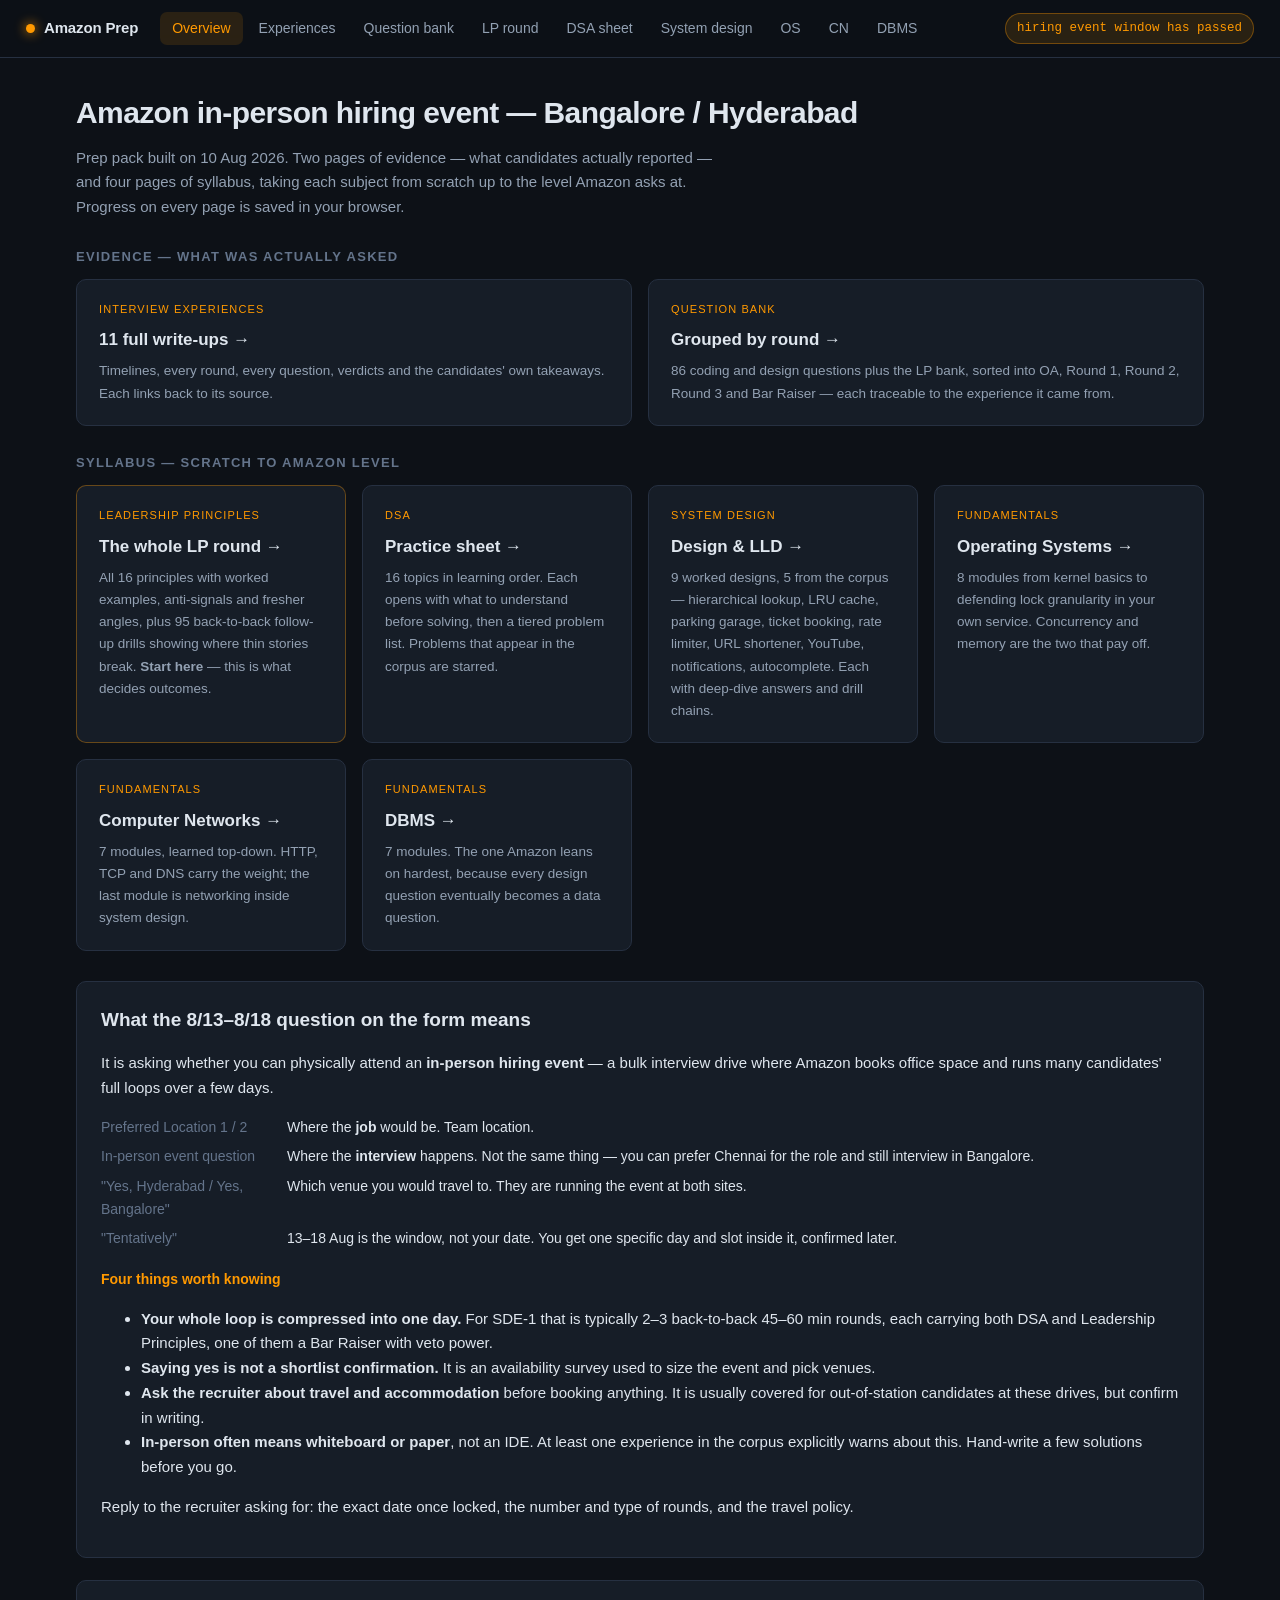
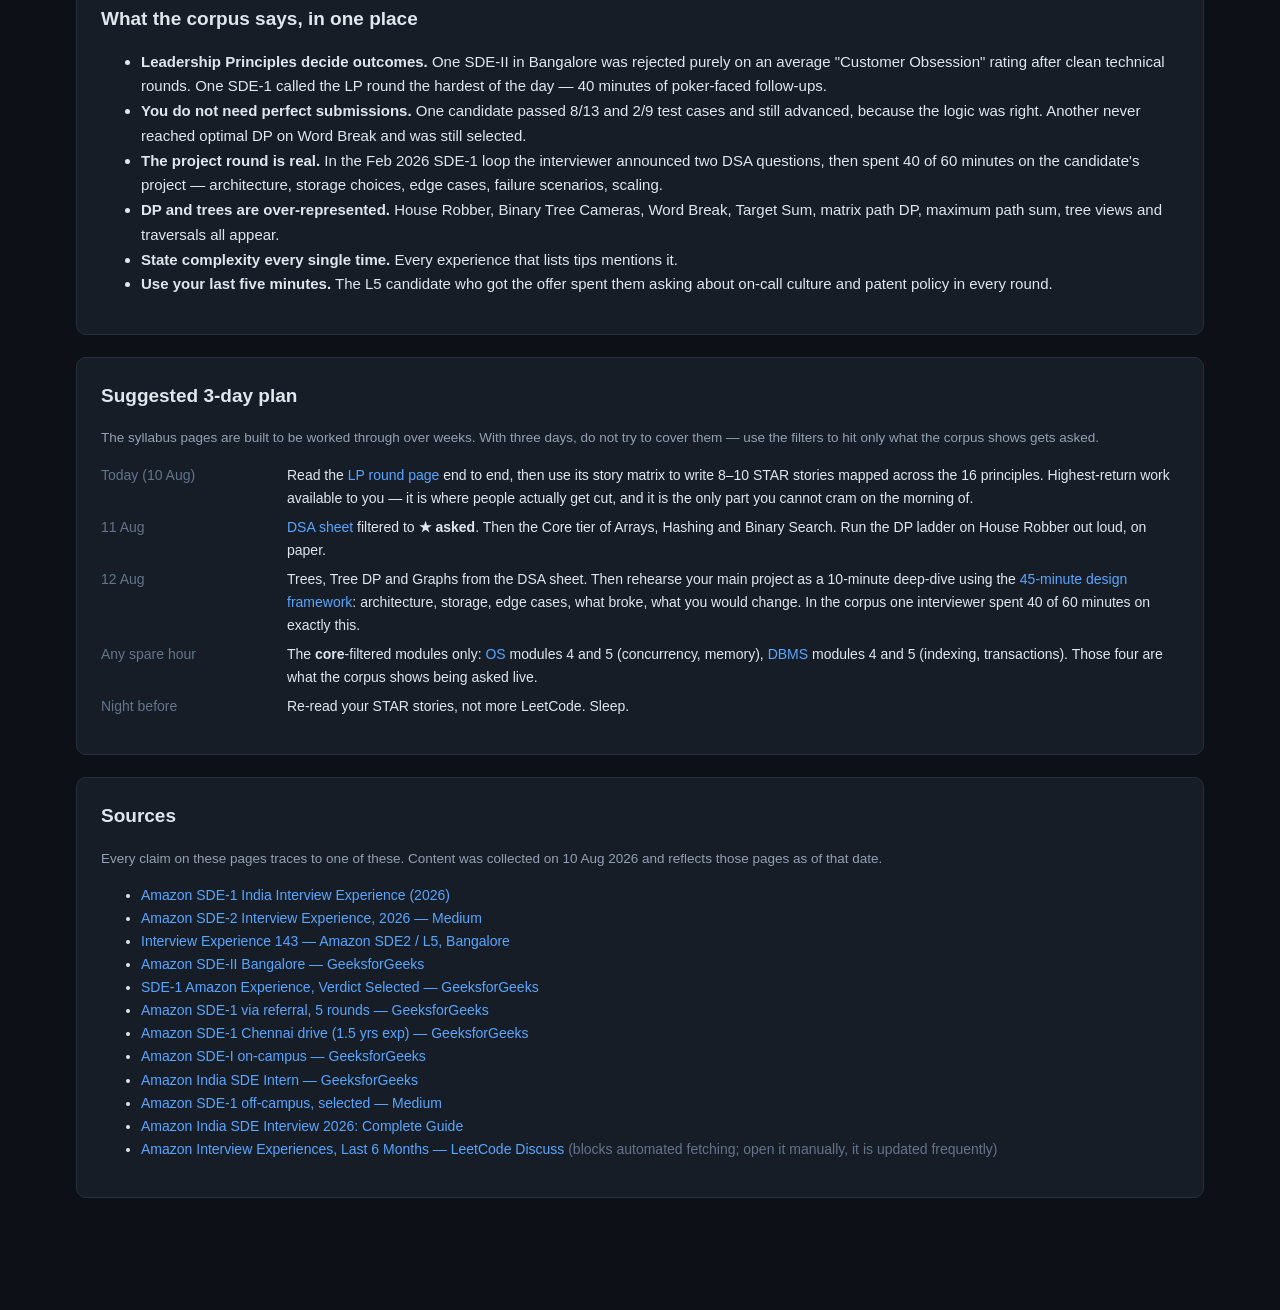
==== index.html @ 2a54d389 "Amazon SDE interview prep site Nine static pages built from 11 published interview experiences for a" ====
<!DOCTYPE html>
<html lang="en">
<head>
<meta charset="utf-8">
<meta name="viewport" content="width=device-width, initial-scale=1">
<title>Amazon Prep — 13–18 Aug hiring event</title>
<link rel="stylesheet" href="assets/style.css">
</head>
<body>

<nav class="topbar">
  <span class="brand"><span class="dot"></span> Amazon Prep</span>
  <span class="navlinks">
    <a href="index.html">Overview</a>
    <a href="experiences.html">Experiences</a>
    <a href="questions.html">Question bank</a>
    <a href="lp.html">LP round</a>
    <a href="dsa.html">DSA sheet</a>
    <a href="sd.html">System design</a>
    <a href="os.html">OS</a>
    <a href="cn.html">CN</a>
    <a href="dbms.html">DBMS</a>
  </span>
  <span class="spacer"></span>
  <span class="countdown" data-countdown>—</span>
</nav>

<main class="wrap">

  <div class="page-head">
    <h1>Amazon in-person hiring event — Bangalore / Hyderabad</h1>
    <p>Prep pack built on 10 Aug 2026. Two pages of evidence — what candidates actually reported — and four pages of syllabus, taking each subject from scratch up to the level Amazon asks at. Progress on every page is saved in your browser.</p>
  </div>

  <h2 style="font-size:13px;text-transform:uppercase;letter-spacing:.1em;color:var(--text-faint);margin:0 0 12px">Evidence — what was actually asked</h2>
  <div class="tiles" style="margin-bottom:26px">
    <a class="tile" href="experiences.html">
      <div class="kicker">Interview experiences</div>
      <h3>11 full write-ups →</h3>
      <p>Timelines, every round, every question, verdicts and the candidates' own takeaways. Each links back to its source.</p>
    </a>
    <a class="tile" href="questions.html">
      <div class="kicker">Question bank</div>
      <h3>Grouped by round →</h3>
      <p>86 coding and design questions plus the LP bank, sorted into OA, Round 1, Round 2, Round 3 and Bar Raiser — each traceable to the experience it came from.</p>
    </a>
  </div>

  <h2 style="font-size:13px;text-transform:uppercase;letter-spacing:.1em;color:var(--text-faint);margin:0 0 12px">Syllabus — scratch to Amazon level</h2>
  <div class="tiles" style="margin-bottom:30px">
    <a class="tile" href="lp.html" style="border-color:var(--accent-line)">
      <div class="kicker">Leadership Principles</div>
      <h3>The whole LP round →</h3>
      <p>All 16 principles with worked examples, anti-signals and fresher angles, plus 95 back-to-back follow-up drills showing where thin stories break. <b>Start here</b> — this is what decides outcomes.</p>
    </a>
    <a class="tile" href="dsa.html">
      <div class="kicker">DSA</div>
      <h3>Practice sheet →</h3>
      <p>16 topics in learning order. Each opens with what to understand before solving, then a tiered problem list. Problems that appear in the corpus are starred.</p>
    </a>
    <a class="tile" href="sd.html">
      <div class="kicker">System design</div>
      <h3>Design &amp; LLD →</h3>
      <p>9 worked designs, 5 from the corpus — hierarchical lookup, LRU cache, parking garage, ticket booking, rate limiter, URL shortener, YouTube, notifications, autocomplete. Each with deep-dive answers and drill chains.</p>
    </a>
    <a class="tile" href="os.html">
      <div class="kicker">Fundamentals</div>
      <h3>Operating Systems →</h3>
      <p>8 modules from kernel basics to defending lock granularity in your own service. Concurrency and memory are the two that pay off.</p>
    </a>
    <a class="tile" href="cn.html">
      <div class="kicker">Fundamentals</div>
      <h3>Computer Networks →</h3>
      <p>7 modules, learned top-down. HTTP, TCP and DNS carry the weight; the last module is networking inside system design.</p>
    </a>
    <a class="tile" href="dbms.html">
      <div class="kicker">Fundamentals</div>
      <h3>DBMS →</h3>
      <p>7 modules. The one Amazon leans on hardest, because every design question eventually becomes a data question.</p>
    </a>
  </div>

  <div class="card">
    <h2 style="font-size:19px">What the 8/13–8/18 question on the form means</h2>
    <p>It is asking whether you can physically attend an <b>in-person hiring event</b> — a bulk interview drive where Amazon books office space and runs many candidates' full loops over a few days.</p>
    <dl class="kv" style="margin:16px 0">
      <dt>Preferred Location 1 / 2</dt><dd>Where the <b>job</b> would be. Team location.</dd>
      <dt>In-person event question</dt><dd>Where the <b>interview</b> happens. Not the same thing — you can prefer Chennai for the role and still interview in Bangalore.</dd>
      <dt>"Yes, Hyderabad / Yes, Bangalore"</dt><dd>Which venue you would travel to. They are running the event at both sites.</dd>
      <dt>"Tentatively"</dt><dd>13–18 Aug is the window, not your date. You get one specific day and slot inside it, confirmed later.</dd>
    </dl>
    <h4 style="color:var(--accent);font-size:14px;margin-bottom:8px">Four things worth knowing</h4>
    <ul>
      <li><b>Your whole loop is compressed into one day.</b> For SDE-1 that is typically 2–3 back-to-back 45–60 min rounds, each carrying both DSA and Leadership Principles, one of them a Bar Raiser with veto power.</li>
      <li><b>Saying yes is not a shortlist confirmation.</b> It is an availability survey used to size the event and pick venues.</li>
      <li><b>Ask the recruiter about travel and accommodation</b> before booking anything. It is usually covered for out-of-station candidates at these drives, but confirm in writing.</li>
      <li><b>In-person often means whiteboard or paper</b>, not an IDE. At least one experience in the corpus explicitly warns about this. Hand-write a few solutions before you go.</li>
    </ul>
    <p style="margin-top:14px">Reply to the recruiter asking for: the exact date once locked, the number and type of rounds, and the travel policy.</p>
  </div>

  <div class="card">
    <h2 style="font-size:19px">What the corpus says, in one place</h2>
    <ul>
      <li><b>Leadership Principles decide outcomes.</b> One SDE-II in Bangalore was rejected purely on an average "Customer Obsession" rating after clean technical rounds. One SDE-1 called the LP round the hardest of the day — 40 minutes of poker-faced follow-ups.</li>
      <li><b>You do not need perfect submissions.</b> One candidate passed 8/13 and 2/9 test cases and still advanced, because the logic was right. Another never reached optimal DP on Word Break and was still selected.</li>
      <li><b>The project round is real.</b> In the Feb 2026 SDE-1 loop the interviewer announced two DSA questions, then spent 40 of 60 minutes on the candidate's project — architecture, storage choices, edge cases, failure scenarios, scaling.</li>
      <li><b>DP and trees are over-represented.</b> House Robber, Binary Tree Cameras, Word Break, Target Sum, matrix path DP, maximum path sum, tree views and traversals all appear.</li>
      <li><b>State complexity every single time.</b> Every experience that lists tips mentions it.</li>
      <li><b>Use your last five minutes.</b> The L5 candidate who got the offer spent them asking about on-call culture and patent policy in every round.</li>
    </ul>
  </div>

  <div class="card">
    <h2 style="font-size:19px">Suggested 3-day plan</h2>
    <p style="color:var(--text-dim);font-size:13.5px;margin-top:0">The syllabus pages are built to be worked through over weeks. With three days, do not try to cover them — use the filters to hit only what the corpus shows gets asked.</p>
    <dl class="kv">
      <dt>Today (10 Aug)</dt><dd>Read the <a href="lp.html">LP round page</a> end to end, then use its story matrix to write 8–10 STAR stories mapped across the 16 principles. Highest-return work available to you — it is where people actually get cut, and it is the only part you cannot cram on the morning of.</dd>
      <dt>11 Aug</dt><dd><a href="dsa.html">DSA sheet</a> filtered to <b>★ asked</b>. Then the Core tier of Arrays, Hashing and Binary Search. Run the DP ladder on House Robber out loud, on paper.</dd>
      <dt>12 Aug</dt><dd>Trees, Tree DP and Graphs from the DSA sheet. Then rehearse your main project as a 10-minute deep-dive using the <a href="sd.html">45-minute design framework</a>: architecture, storage, edge cases, what broke, what you would change. In the corpus one interviewer spent 40 of 60 minutes on exactly this.</dd>
      <dt>Any spare hour</dt><dd>The <b>core</b>-filtered modules only: <a href="os.html">OS</a> modules 4 and 5 (concurrency, memory), <a href="dbms.html">DBMS</a> modules 4 and 5 (indexing, transactions). Those four are what the corpus shows being asked live.</dd>
      <dt>Night before</dt><dd>Re-read your STAR stories, not more LeetCode. Sleep.</dd>
    </dl>
  </div>

  <div class="card">
    <h2 style="font-size:19px">Sources</h2>
    <p style="color:var(--text-dim);font-size:13.5px">Every claim on these pages traces to one of these. Content was collected on 10 Aug 2026 and reflects those pages as of that date.</p>
    <ul style="font-size:14px">
      <li><a href="https://interviewexperiences.in/experience/amazon/amazon-sde-1-interview-experience-india-2026" target="_blank" rel="noopener">Amazon SDE-1 India Interview Experience (2026)</a></li>
      <li><a href="https://codeprismo.medium.com/amazon-interview-experience-sde-2-2026-c2cd6e71c035" target="_blank" rel="noopener">Amazon SDE-2 Interview Experience, 2026 — Medium</a></li>
      <li><a href="https://roundz.substack.com/p/interview-experience-143-amazon-sde2-l5" target="_blank" rel="noopener">Interview Experience 143 — Amazon SDE2 / L5, Bangalore</a></li>
      <li><a href="https://www.geeksforgeeks.org/amazon-interview-experience-for-sde-ii-bangalore/amp/" target="_blank" rel="noopener">Amazon SDE-II Bangalore — GeeksforGeeks</a></li>
      <li><a href="https://www.geeksforgeeks.org/interview-experiences/sde-1-amazon-experience-verdict-selected/" target="_blank" rel="noopener">SDE-1 Amazon Experience, Verdict Selected — GeeksforGeeks</a></li>
      <li><a href="https://www.geeksforgeeks.org/interview-experiences/amazon-interview-experience-for-sde-1/" target="_blank" rel="noopener">Amazon SDE-1 via referral, 5 rounds — GeeksforGeeks</a></li>
      <li><a href="https://www.geeksforgeeks.org/interview-experiences/amazon-interview-experience-for-sde-1-1-5-years-experienced/" target="_blank" rel="noopener">Amazon SDE-1 Chennai drive (1.5 yrs exp) — GeeksforGeeks</a></li>
      <li><a href="https://www.geeksforgeeks.org/interview-experiences/amazon-interview-experience-for-sde-i-on-campus/" target="_blank" rel="noopener">Amazon SDE-I on-campus — GeeksforGeeks</a></li>
      <li><a href="https://www.geeksforgeeks.org/interview-experiences/amazon-india-interview-experience-sde-intern/" target="_blank" rel="noopener">Amazon India SDE Intern — GeeksforGeeks</a></li>
      <li><a href="https://vinscoder1627.medium.com/amazon-sde-1-off-campus-interview-experience-selected-c111ca8a6689" target="_blank" rel="noopener">Amazon SDE-1 off-campus, selected — Medium</a></li>
      <li><a href="https://tryrehearsal.ai/blog/amazon-india-sde-interview-2026" target="_blank" rel="noopener">Amazon India SDE Interview 2026: Complete Guide</a></li>
      <li><a href="https://leetcode.com/discuss/post/7355849/amazon-interview-experiences-last-6-mont-cfv1/" target="_blank" rel="noopener">Amazon Interview Experiences, Last 6 Months — LeetCode Discuss</a> <span style="color:var(--text-faint)">(blocks automated fetching; open it manually, it is updated frequently)</span></li>
    </ul>
  </div>

</main>

<script src="assets/app.js"></script>
</body>
</html>
---- assets/style.css ----
/* Amazon Prep — shared styles */

:root {
  --bg: #0d1117;
  --bg-soft: #131a23;
  --panel: #161d27;
  --panel-2: #1c2430;
  --line: #263041;
  --line-soft: #1e2733;
  --text: #dfe6ee;
  --text-dim: #93a1b3;
  --text-faint: #64748b;
  --accent: #ff9900;          /* Amazon orange */
  --accent-soft: rgba(255, 153, 0, 0.12);
  --accent-line: rgba(255, 153, 0, 0.35);
  --blue: #58a6ff;
  --green: #3fb950;
  --red: #f85149;
  --purple: #bc8cff;
  --radius: 10px;
  --mono: "JetBrains Mono", "Fira Code", "SF Mono", Menlo, Consolas, monospace;
  --sans: -apple-system, BlinkMacSystemFont, "Segoe UI", Inter, Roboto, "Helvetica Neue", Arial, sans-serif;
}

* { box-sizing: border-box; }

html { scroll-behavior: smooth; }

body {
  margin: 0;
  background: var(--bg);
  color: var(--text);
  font-family: var(--sans);
  font-size: 15px;
  line-height: 1.65;
  -webkit-font-smoothing: antialiased;
}

a { color: var(--blue); text-decoration: none; }
a:hover { text-decoration: underline; }

code, kbd { font-family: var(--mono); font-size: 0.88em; }

/* ---------- top bar ---------- */
.topbar {
  position: sticky;
  top: 0;
  z-index: 50;
  display: flex;
  align-items: center;
  gap: 22px;
  padding: 12px 26px;
  background: rgba(13, 17, 23, 0.9);
  backdrop-filter: blur(12px);
  border-bottom: 1px solid var(--line);
}
.brand {
  font-weight: 700;
  letter-spacing: -0.01em;
  color: var(--text);
  display: flex;
  align-items: center;
  gap: 9px;
  white-space: nowrap;
}
.brand .dot {
  width: 9px; height: 9px; border-radius: 50%;
  background: var(--accent);
  box-shadow: 0 0 12px var(--accent);
}
.navlinks { display: flex; gap: 4px; flex-wrap: wrap; }
.navlinks a {
  color: var(--text-dim);
  padding: 5px 12px;
  border-radius: 7px;
  font-size: 14px;
  font-weight: 500;
}
.navlinks a:hover { background: var(--panel-2); color: var(--text); text-decoration: none; }
.navlinks a.active { background: var(--accent-soft); color: var(--accent); }
.topbar .spacer { flex: 1; }
.countdown {
  font-family: var(--mono);
  font-size: 12.5px;
  color: var(--accent);
  background: var(--accent-soft);
  border: 1px solid var(--accent-line);
  padding: 4px 11px;
  border-radius: 999px;
  white-space: nowrap;
}

/* ---------- layout ---------- */
.wrap { max-width: 1180px; margin: 0 auto; padding: 30px 26px 90px; }
.wrap-wide { max-width: 1400px; }

.page-head { margin-bottom: 26px; }
.page-head h1 {
  font-size: 30px;
  margin: 0 0 8px;
  letter-spacing: -0.02em;
}
.page-head p { color: var(--text-dim); margin: 0; max-width: 78ch; }

.layout { display: grid; grid-template-columns: 250px 1fr; gap: 32px; align-items: start; }
@media (max-width: 900px) { .layout { grid-template-columns: 1fr; } .sidebar { position: static !important; } }

.sidebar {
  position: sticky;
  top: 74px;
  max-height: calc(100vh - 100px);
  overflow-y: auto;
  padding-right: 6px;
}
.sidebar h3 {
  font-size: 11px;
  text-transform: uppercase;
  letter-spacing: 0.09em;
  color: var(--text-faint);
  margin: 18px 0 8px;
}
.sidebar h3:first-child { margin-top: 0; }
.sidebar a {
  display: block;
  padding: 6px 10px;
  border-radius: 6px;
  color: var(--text-dim);
  font-size: 13.5px;
  border-left: 2px solid transparent;
}
.sidebar a:hover { background: var(--panel); color: var(--text); text-decoration: none; }
.sidebar a.active { border-left-color: var(--accent); color: var(--accent); background: var(--accent-soft); }

/* ---------- cards ---------- */
.card {
  background: var(--panel);
  border: 1px solid var(--line);
  border-radius: var(--radius);
  padding: 22px 24px;
  margin-bottom: 22px;
}
.card > h2 { margin-top: 0; }

.exp {
  background: var(--panel);
  border: 1px solid var(--line);
  border-radius: var(--radius);
  margin-bottom: 26px;
  overflow: hidden;
  scroll-margin-top: 82px;
}
.exp-head {
  padding: 18px 24px;
  border-bottom: 1px solid var(--line-soft);
  background: linear-gradient(180deg, var(--panel-2), var(--panel));
}
.exp-head h2 {
  margin: 0 0 10px;
  font-size: 19px;
  letter-spacing: -0.01em;
}
.exp-body { padding: 6px 24px 22px; }
.exp-body h4 {
  margin: 22px 0 8px;
  font-size: 14px;
  color: var(--accent);
  letter-spacing: 0.01em;
  border-bottom: 1px dashed var(--line);
  padding-bottom: 6px;
}
.exp-body p { margin: 0 0 10px; }
.exp-body ul { margin: 0 0 12px; padding-left: 20px; }
.exp-body li { margin-bottom: 5px; }
.exp-body li::marker { color: var(--text-faint); }

blockquote {
  margin: 12px 0;
  padding: 8px 16px;
  border-left: 3px solid var(--accent-line);
  background: var(--accent-soft);
  border-radius: 0 6px 6px 0;
  color: var(--text);
  font-style: italic;
}

/* ---------- pills / badges ---------- */
.pills { display: flex; flex-wrap: wrap; gap: 7px; align-items: center; }
.pill {
  display: inline-flex;
  align-items: center;
  gap: 5px;
  font-size: 11.5px;
  font-weight: 600;
  letter-spacing: 0.02em;
  padding: 3px 9px;
  border-radius: 999px;
  background: var(--panel-2);
  border: 1px solid var(--line);
  color: var(--text-dim);
  white-space: nowrap;
}
.pill.orange { color: var(--accent); border-color: var(--accent-line); background: var(--accent-soft); }
.pill.green  { color: var(--green); border-color: rgba(63,185,80,.35); background: rgba(63,185,80,.10); }
.pill.red    { color: var(--red);   border-color: rgba(248,81,73,.35);  background: rgba(248,81,73,.10); }
.pill.blue   { color: var(--blue);  border-color: rgba(88,166,255,.35); background: rgba(88,166,255,.10); }
.pill.purple { color: var(--purple);border-color: rgba(188,140,255,.35);background: rgba(188,140,255,.10); }

.src {
  display: inline-flex;
  align-items: center;
  gap: 6px;
  font-size: 12.5px;
  color: var(--blue);
  margin-top: 4px;
}

.stale {
  font-size: 12px;
  color: var(--text-faint);
  background: var(--bg-soft);
  border: 1px dashed var(--line);
  border-radius: 6px;
  padding: 7px 12px;
  margin: 0 0 14px;
}

/* ---------- controls ---------- */
.controls {
  display: flex;
  flex-wrap: wrap;
  gap: 10px;
  align-items: center;
  margin-bottom: 20px;
  padding: 14px 16px;
  background: var(--panel);
  border: 1px solid var(--line);
  border-radius: var(--radius);
  position: sticky;
  top: 60px;
  z-index: 30;
}
input[type="search"], select {
  background: var(--bg-soft);
  border: 1px solid var(--line);
  color: var(--text);
  padding: 8px 12px;
  border-radius: 7px;
  font-family: var(--sans);
  font-size: 14px;
  outline: none;
}
input[type="search"] { flex: 1; min-width: 200px; }
input[type="search"]:focus, select:focus { border-color: var(--accent-line); }
.btn {
  background: var(--panel-2);
  border: 1px solid var(--line);
  color: var(--text-dim);
  padding: 7px 13px;
  border-radius: 7px;
  font-size: 13.5px;
  font-weight: 500;
  cursor: pointer;
  font-family: var(--sans);
}
.btn:hover { color: var(--text); border-color: var(--accent-line); }
.btn.on { background: var(--accent-soft); color: var(--accent); border-color: var(--accent-line); }

.progress-wrap { display: flex; align-items: center; gap: 10px; font-size: 13px; color: var(--text-dim); }
.bar { width: 120px; height: 6px; background: var(--line); border-radius: 999px; overflow: hidden; }
.bar > i { display: block; height: 100%; background: var(--accent); width: 0%; transition: width .25s; }

/* ---------- question table ---------- */
.qgroup { margin-bottom: 30px; scroll-margin-top: 130px; }
.qgroup > h2 {
  font-size: 18px;
  margin: 0 0 4px;
  display: flex;
  align-items: center;
  gap: 10px;
  letter-spacing: -0.01em;
}
.qgroup > .sub { color: var(--text-dim); font-size: 13.5px; margin: 0 0 12px; }

.qtable { width: 100%; border-collapse: collapse; background: var(--panel); border: 1px solid var(--line); border-radius: var(--radius); overflow: hidden; }
.qtable th {
  text-align: left;
  font-size: 11px;
  text-transform: uppercase;
  letter-spacing: 0.08em;
  color: var(--text-faint);
  font-weight: 600;
  padding: 10px 14px;
  background: var(--panel-2);
  border-bottom: 1px solid var(--line);
}
.qtable td { padding: 11px 14px; border-bottom: 1px solid var(--line-soft); vertical-align: top; font-size: 14px; }
.qtable tr:last-child td { border-bottom: none; }
.qtable tr:hover td { background: var(--bg-soft); }
.qtable tr.done td { opacity: .45; }
.qtable tr.done .qname { text-decoration: line-through; }
.qname { font-weight: 500; }
.qnote { display: block; color: var(--text-faint); font-size: 12.5px; margin-top: 3px; }
.col-chk { width: 34px; }
.col-topic { width: 150px; }
.col-diff { width: 78px; }
.col-src { width: 215px; }
.col-link { width: 108px; }
.col-src a, .col-link a { white-space: nowrap; font-size: 13px; }
input[type="checkbox"] { width: 15px; height: 15px; accent-color: var(--accent); cursor: pointer; }

.lp {
  border-left: 3px solid var(--purple);
  background: var(--panel);
  border-radius: 0 8px 8px 0;
  padding: 12px 16px;
  margin-bottom: 10px;
}
.lp b { color: var(--purple); font-size: 13px; letter-spacing: .01em; }
.lp ul { margin: 6px 0 0; padding-left: 18px; }
.lp li { font-size: 14px; margin-bottom: 4px; }

.hidden { display: none !important; }
.empty { color: var(--text-faint); padding: 30px; text-align: center; font-style: italic; }

hr.sep { border: none; border-top: 1px solid var(--line); margin: 34px 0; }

.tiles { display: grid; grid-template-columns: repeat(auto-fit, minmax(250px, 1fr)); gap: 16px; }
.tile {
  display: block;
  background: var(--panel);
  border: 1px solid var(--line);
  border-radius: var(--radius);
  padding: 20px 22px;
  color: var(--text);
  transition: border-color .15s, transform .15s;
}
.tile:hover { border-color: var(--accent-line); text-decoration: none; transform: translateY(-2px); }
.tile h3 { margin: 0 0 6px; font-size: 17px; }
.tile p { margin: 0; color: var(--text-dim); font-size: 13.5px; }
.tile .kicker { font-size: 11px; text-transform: uppercase; letter-spacing: .1em; color: var(--accent); margin-bottom: 8px; }

.kv { display: grid; grid-template-columns: 170px 1fr; gap: 6px 16px; font-size: 14px; }
.kv dt { color: var(--text-faint); }
.kv dd { margin: 0; }

/* ---------- DSA sheet ---------- */
.topic.dim { opacity: .3; }

details.learn {
  background: var(--bg-soft);
  border: 1px solid var(--line);
  border-left: 3px solid var(--blue);
  border-radius: 0 8px 8px 0;
  padding: 12px 16px;
  margin-bottom: 18px;
}
details.learn summary {
  cursor: pointer;
  font-size: 12.5px;
  font-weight: 600;
  text-transform: uppercase;
  letter-spacing: .07em;
  color: var(--blue);
  list-style: none;
  outline: none;
}
details.learn summary::-webkit-details-marker { display: none; }
details.learn summary::before { content: "▾"; display: inline-block; margin-right: 7px; }
details.learn:not([open]) summary::before { content: "▸"; }
details.learn ul { margin: 10px 0 0; padding-left: 20px; }
details.learn li { font-size: 13.5px; margin-bottom: 6px; color: var(--text); }
details.learn li::marker { color: var(--blue); }

.tier { margin-bottom: 16px; }
.tier > h3 {
  font-size: 12px;
  text-transform: uppercase;
  letter-spacing: .09em;
  color: var(--text-faint);
  margin: 0 0 4px;
}
.tier-note { margin: 0 0 8px; font-size: 13px; color: var(--text-dim); font-style: italic; }
.tier .qtable td:first-child { padding-left: 14px; }
.tier .qname + .pill { margin-left: 8px; vertical-align: 1px; }

/* ---------- syllabus pages ---------- */
.mod {
  background: var(--panel);
  border: 1px solid var(--line);
  border-radius: var(--radius);
  margin-bottom: 24px;
  overflow: hidden;
  scroll-margin-top: 130px;
}
.mod-head {
  padding: 18px 24px 14px;
  background: linear-gradient(180deg, var(--panel-2), var(--panel));
  border-bottom: 1px solid var(--line-soft);
}
.mod-head h2 {
  margin: 0 0 10px;
  font-size: 19px;
  letter-spacing: -0.01em;
  display: flex;
  align-items: center;
  gap: 12px;
}
.mod-num {
  flex: none;
  width: 30px; height: 30px;
  display: grid; place-items: center;
  border-radius: 8px;
  background: var(--accent-soft);
  border: 1px solid var(--accent-line);
  color: var(--accent);
  font-size: 14px;
  font-family: var(--mono);
}
.mod-head .sub { margin: 10px 0 0; color: var(--text-dim); font-size: 13.5px; }
.mod-body { padding: 16px 24px 20px; }

.topic-item {
  border-left: 2px solid var(--line);
  padding: 2px 0 10px 14px;
  margin-bottom: 14px;
}
.topic-item:hover { border-left-color: var(--accent-line); }
.topic-item.done { opacity: .42; }
.topic-item.done .topic-head span { text-decoration: line-through; }
.topic-head {
  display: flex;
  align-items: center;
  gap: 10px;
  cursor: pointer;
  font-weight: 600;
  font-size: 15px;
  color: var(--text);
  margin-bottom: 4px;
}
.topic-item ul { margin: 4px 0 0; padding-left: 30px; }
.topic-item li { font-size: 13.5px; color: var(--text-dim); margin-bottom: 5px; }
.topic-item li::marker { color: var(--text-faint); }

.asked {
  margin-top: 18px;
  background: var(--accent-soft);
  border: 1px solid var(--accent-line);
  border-radius: 8px;
  padding: 12px 16px;
}
.asked > b {
  font-size: 11px;
  text-transform: uppercase;
  letter-spacing: .09em;
  color: var(--accent);
}
.asked ul { margin: 8px 0 0; padding-left: 20px; }
.asked li { font-size: 13.5px; margin-bottom: 5px; }
.asked li::marker { color: var(--accent); }

.evidence {
  display: block;
  margin-top: 12px;
  padding: 10px 14px;
  background: var(--bg-soft);
  border-left: 3px solid var(--line);
  border-radius: 0 6px 6px 0;
  font-size: 13px;
  color: var(--text-dim);
}

::-webkit-scrollbar { width: 10px; height: 10px; }
::-webkit-scrollbar-track { background: var(--bg); }
::-webkit-scrollbar-thumb { background: var(--line); border-radius: 5px; border: 2px solid var(--bg); }
::-webkit-scrollbar-thumb:hover { background: #33405480; }

.lock {
  display: inline-block;
  margin-left: 6px;
  font-size: 9.5px;
  font-weight: 700;
  letter-spacing: .05em;
  text-transform: uppercase;
  color: var(--text-faint);
  border: 1px solid var(--line);
  border-radius: 4px;
  padding: 1px 4px;
  vertical-align: 1px;
}

/* ================= Leadership Principles page ================= */
.mech {
  border-left: 2px solid var(--line);
  padding: 2px 0 2px 16px;
  margin-bottom: 16px;
}
.mech:hover { border-left-color: var(--accent-line); }
.mech > b { display: block; font-size: 15px; margin-bottom: 4px; }
.mech > p { margin: 0; color: var(--text-dim); font-size: 14px; }

.sub-h {
  font-size: 12px;
  text-transform: uppercase;
  letter-spacing: .09em;
  color: var(--text-faint);
  margin: 28px 0 10px;
  padding-top: 16px;
  border-top: 1px solid var(--line);
}

/* STAR */
.star-grid { display: grid; grid-template-columns: repeat(auto-fit, minmax(230px, 1fr)); gap: 14px; }
.star-cell {
  background: var(--panel);
  border: 1px solid var(--line);
  border-top: 2px solid var(--accent);
  border-radius: 8px;
  padding: 14px 16px;
}
.star-k { font-weight: 700; font-size: 14px; margin-bottom: 6px; display: flex; align-items: center; gap: 8px; }
.star-cell p { margin: 0; font-size: 13.5px; color: var(--text-dim); }

.prompt-line { background: var(--bg-soft); border: 1px solid var(--line); border-radius: 8px; padding: 10px 14px; font-size: 14px; }
.compare { display: grid; grid-template-columns: 1fr 1fr; gap: 16px; }
@media (max-width: 1000px) { .compare { grid-template-columns: 1fr; } }
.cmp { border-radius: 8px; padding: 16px 18px; border: 1px solid var(--line); background: var(--panel); }
.cmp.bad { border-top: 3px solid var(--red); }
.cmp.good { border-top: 3px solid var(--green); }
.cmp-h { font-size: 12px; text-transform: uppercase; letter-spacing: .08em; font-weight: 700; margin-bottom: 12px; }
.cmp.bad .cmp-h { color: var(--red); }
.cmp.good .cmp-h { color: var(--green); }
.cmp > b { display: block; margin: 14px 0 6px; font-size: 12.5px; text-transform: uppercase; letter-spacing: .06em; color: var(--text-faint); }
.cmp ul { margin: 0; padding-left: 18px; }
.cmp li { font-size: 13px; color: var(--text-dim); margin-bottom: 5px; }

.quote {
  background: var(--bg-soft);
  border-left: 2px solid var(--line);
  border-radius: 0 6px 6px 0;
  padding: 10px 14px;
  margin: 0 0 8px;
  font-size: 14px;
  line-height: 1.7;
}
.quote.example { border-left-color: var(--accent-line); }

ol.rules { padding-left: 22px; margin: 0; }
ol.rules li { margin-bottom: 9px; font-size: 14px; }
ol.rules li::marker { color: var(--accent); font-weight: 700; }

/* principle blocks */
.lp-p .mod-num { display: inline-grid; vertical-align: -6px; margin-right: 4px; }
blockquote.official { font-style: normal; font-size: 14px; }
.lp-h {
  font-size: 12.5px;
  text-transform: uppercase;
  letter-spacing: .08em;
  color: var(--accent);
  margin: 22px 0 8px;
}
.sig-grid { display: grid; grid-template-columns: 1fr 1fr; gap: 14px; margin-bottom: 4px; }
@media (max-width: 900px) { .sig-grid { grid-template-columns: 1fr; } }
.sig { border-radius: 8px; padding: 12px 16px; border: 1px solid var(--line); background: var(--panel-2); }
.sig.good { border-left: 3px solid var(--green); }
.sig.bad { border-left: 3px solid var(--red); }
.sig > b { font-size: 11.5px; text-transform: uppercase; letter-spacing: .07em; }
.sig.good > b { color: var(--green); }
.sig.bad > b { color: var(--red); }
.sig ul { margin: 8px 0 0; padding-left: 18px; }
.sig li { font-size: 13.5px; margin-bottom: 5px; }

.fresher {
  background: rgba(88,166,255,.08);
  border: 1px solid rgba(88,166,255,.3);
  border-radius: 8px;
  padding: 12px 16px;
  margin: 16px 0;
}
.fresher > b { color: var(--blue); font-size: 11.5px; text-transform: uppercase; letter-spacing: .07em; }
.fresher > p { margin: 6px 0 0; font-size: 14px; }

ul.qlist { margin: 0; padding-left: 20px; }
ul.qlist li { font-size: 14px; margin-bottom: 6px; }
ul.qlist li::marker { color: var(--text-faint); }
ul.traps { margin: 0; padding-left: 20px; }
ul.traps li { font-size: 13.5px; color: var(--text-dim); margin-bottom: 6px; }
ul.traps li::marker { color: var(--red); }

/* drill chains */
.drill {
  background: var(--bg-soft);
  border: 1px solid var(--line);
  border-radius: 10px;
  padding: 16px 18px;
  margin-bottom: 16px;
}
.drill-open { font-size: 15px; font-weight: 600; margin-bottom: 14px; line-height: 1.5; }
.tagq {
  display: inline-block;
  font-size: 10px;
  text-transform: uppercase;
  letter-spacing: .08em;
  font-weight: 700;
  color: var(--accent);
  background: var(--accent-soft);
  border: 1px solid var(--accent-line);
  border-radius: 4px;
  padding: 1px 6px;
  margin-right: 8px;
  vertical-align: 2px;
}
ol.chain { margin: 0; padding-left: 0; list-style: none; counter-reset: step; }
ol.chain > li {
  counter-increment: step;
  position: relative;
  padding: 0 0 14px 34px;
  border-left: 2px solid var(--line);
  margin-left: 11px;
}
ol.chain > li:last-child { border-left-color: transparent; padding-bottom: 0; }
ol.chain > li::before {
  content: counter(step);
  position: absolute;
  left: -12px; top: 0;
  width: 22px; height: 22px;
  display: grid; place-items: center;
  border-radius: 50%;
  background: var(--panel-2);
  border: 1px solid var(--line);
  color: var(--text-faint);
  font-size: 11px;
  font-family: var(--mono);
}
.chain-q { font-size: 14.5px; font-weight: 500; margin-bottom: 4px; }
.chain-why { font-size: 13px; color: var(--text-dim); }
.chain-why b { color: var(--text-faint); font-weight: 600; }
.crack {
  margin-top: 12px;
  background: rgba(248,81,73,.08);
  border: 1px solid rgba(248,81,73,.3);
  border-radius: 6px;
  padding: 10px 14px;
  font-size: 13.5px;
}

/* universal + flags */
.ugrid { display: grid; grid-template-columns: repeat(auto-fit, minmax(280px, 1fr)); gap: 14px; }
.ucell { background: var(--panel); border: 1px solid var(--line); border-radius: 8px; padding: 14px 16px; }
.ucell > b { font-size: 11.5px; text-transform: uppercase; letter-spacing: .07em; color: var(--accent); }
.ucell ul { margin: 8px 0 0; padding-left: 18px; }
.ucell li { font-size: 13.5px; margin-bottom: 5px; }

.flag { border-left: 3px solid var(--red); background: var(--panel); border-radius: 0 8px 8px 0; padding: 10px 16px; margin-bottom: 10px; }
.flag > b { display: block; font-size: 14.5px; margin-bottom: 3px; }
.flag > p { margin: 0; font-size: 13.5px; color: var(--text-dim); }

/* story matrix tool */
.coverage { margin-bottom: 16px; }
.cov-row { display: flex; flex-wrap: wrap; gap: 5px; margin-bottom: 8px; }
.cov {
  width: 28px; height: 28px;
  display: grid; place-items: center;
  border-radius: 6px;
  font-size: 12px;
  font-family: var(--mono);
  border: 1px solid var(--line);
  cursor: default;
}
.cov.zero { background: rgba(248,81,73,.12); border-color: rgba(248,81,73,.4); color: var(--red); }
.cov.one  { background: var(--accent-soft); border-color: var(--accent-line); color: var(--accent); }
.cov.many { background: rgba(63,185,80,.12); border-color: rgba(63,185,80,.4); color: var(--green); }
.cov-note { font-size: 13.5px; margin: 0; }
.cov-note.warn { color: var(--text-dim); }
.cov-note.ok { color: var(--green); }

.story { background: var(--panel); border: 1px solid var(--line); border-radius: 8px; padding: 12px 14px; margin-bottom: 10px; }
.story-top { display: flex; align-items: center; gap: 10px; margin-bottom: 10px; }
.story-n {
  flex: none; width: 24px; height: 24px;
  display: grid; place-items: center;
  border-radius: 6px; background: var(--panel-2); border: 1px solid var(--line);
  font-size: 11px; font-family: var(--mono); color: var(--text-faint);
}
.story-title {
  flex: 1;
  background: var(--bg-soft);
  border: 1px solid var(--line);
  color: var(--text);
  padding: 7px 11px;
  border-radius: 6px;
  font-family: var(--sans);
  font-size: 14px;
  outline: none;
}
.story-title:focus { border-color: var(--accent-line); }
.story-lps { display: flex; flex-wrap: wrap; gap: 5px; }
.lpchip {
  font-size: 11px;
  padding: 3px 8px;
  border-radius: 999px;
  border: 1px solid var(--line);
  background: var(--bg-soft);
  color: var(--text-faint);
  cursor: pointer;
  font-family: var(--sans);
  white-space: nowrap;
}
.lpchip:hover { color: var(--text); border-color: var(--accent-line); }
.lpchip.on { background: var(--accent-soft); border-color: var(--accent-line); color: var(--accent); font-weight: 600; }

/* ================= System Design page ================= */
.lvl { border-left: 3px solid var(--line); padding: 4px 0 8px 16px; margin-bottom: 16px; }
.lvl-h { display: flex; flex-wrap: wrap; gap: 10px; align-items: baseline; margin-bottom: 5px; }
.lvl-h > b { font-size: 15px; }
.lvl-v { font-size: 13.5px; color: var(--accent); }
.lvl > p { margin: 0 0 6px; font-size: 14px; color: var(--text-dim); }
.lvl-f { font-size: 13.5px; color: var(--text) !important; }
.lvl-f b { color: var(--text-faint); }

.clock { display: grid; grid-template-columns: 96px 1fr; gap: 16px; margin-bottom: 14px; align-items: start; }
@media (max-width: 700px) { .clock { grid-template-columns: 1fr; gap: 4px; } }
.clock-t {
  font-family: var(--mono); font-size: 12px; color: var(--accent);
  background: var(--accent-soft); border: 1px solid var(--accent-line);
  border-radius: 6px; padding: 4px 8px; text-align: center; white-space: nowrap;
}
.clock-b > b { display: block; font-size: 15px; margin-bottom: 3px; }
.clock-b > p { margin: 0; font-size: 14px; color: var(--text-dim); }

.numgrid { display: grid; grid-template-columns: 1fr 1fr; gap: 16px; }
@media (max-width: 900px) { .numgrid { grid-template-columns: 1fr; } }
.numcell { background: var(--panel); border: 1px solid var(--line); border-radius: 8px; padding: 14px 16px; }
.numcell > b { font-size: 11.5px; text-transform: uppercase; letter-spacing: .07em; color: var(--accent); }
.ntable { width: 100%; border-collapse: collapse; margin-top: 8px; }
.ntable td { padding: 4px 0; font-size: 13.5px; border-bottom: 1px solid var(--line-soft); }
.ntable tr:last-child td { border-bottom: none; }
.ntable .nv { text-align: right; font-family: var(--mono); font-size: 12.5px; color: var(--accent); white-space: nowrap; }

.block { background: var(--panel); border: 1px solid var(--line); border-radius: 8px; padding: 14px 18px; margin-bottom: 12px; }
.block-h { font-size: 15.5px; font-weight: 700; margin-bottom: 4px; }
.block-w { margin: 0 0 10px; font-size: 14px; color: var(--text-dim); }
.block-uc { display: grid; grid-template-columns: 1fr 1fr; gap: 12px; margin-bottom: 10px; font-size: 13.5px; }
@media (max-width: 900px) { .block-uc { grid-template-columns: 1fr; } }
.lab {
  display: block; font-size: 10px; text-transform: uppercase; letter-spacing: .08em;
  font-weight: 700; margin-bottom: 2px;
}
.lab.use { color: var(--green); }
.lab.cost { color: var(--red); }
.block-d { margin: 0; padding-left: 18px; border-top: 1px solid var(--line-soft); padding-top: 10px; }
.block-d li { font-size: 13px; color: var(--text-dim); margin-bottom: 5px; }
.block-d li::marker { color: var(--text-faint); }

pre.code {
  background: var(--bg-soft);
  border: 1px solid var(--line);
  border-left: 3px solid var(--blue);
  border-radius: 0 8px 8px 0;
  padding: 14px 16px;
  overflow-x: auto;
  font-family: var(--mono);
  font-size: 12.5px;
  line-height: 1.65;
  color: var(--text);
  margin: 0 0 4px;
}

.qa { border-left: 2px solid var(--line); padding: 2px 0 2px 16px; margin-bottom: 14px; }
.qa:hover { border-left-color: var(--accent-line); }
.qa-q { font-size: 14.5px; font-weight: 600; margin-bottom: 4px; }
.qa-q::before { content: "Q "; color: var(--accent); font-family: var(--mono); font-size: 12px; }
.qa-a { font-size: 13.5px; color: var(--text-dim); }
.qa-a::before { content: "A "; color: var(--green); font-family: var(--mono); font-size: 12px; }
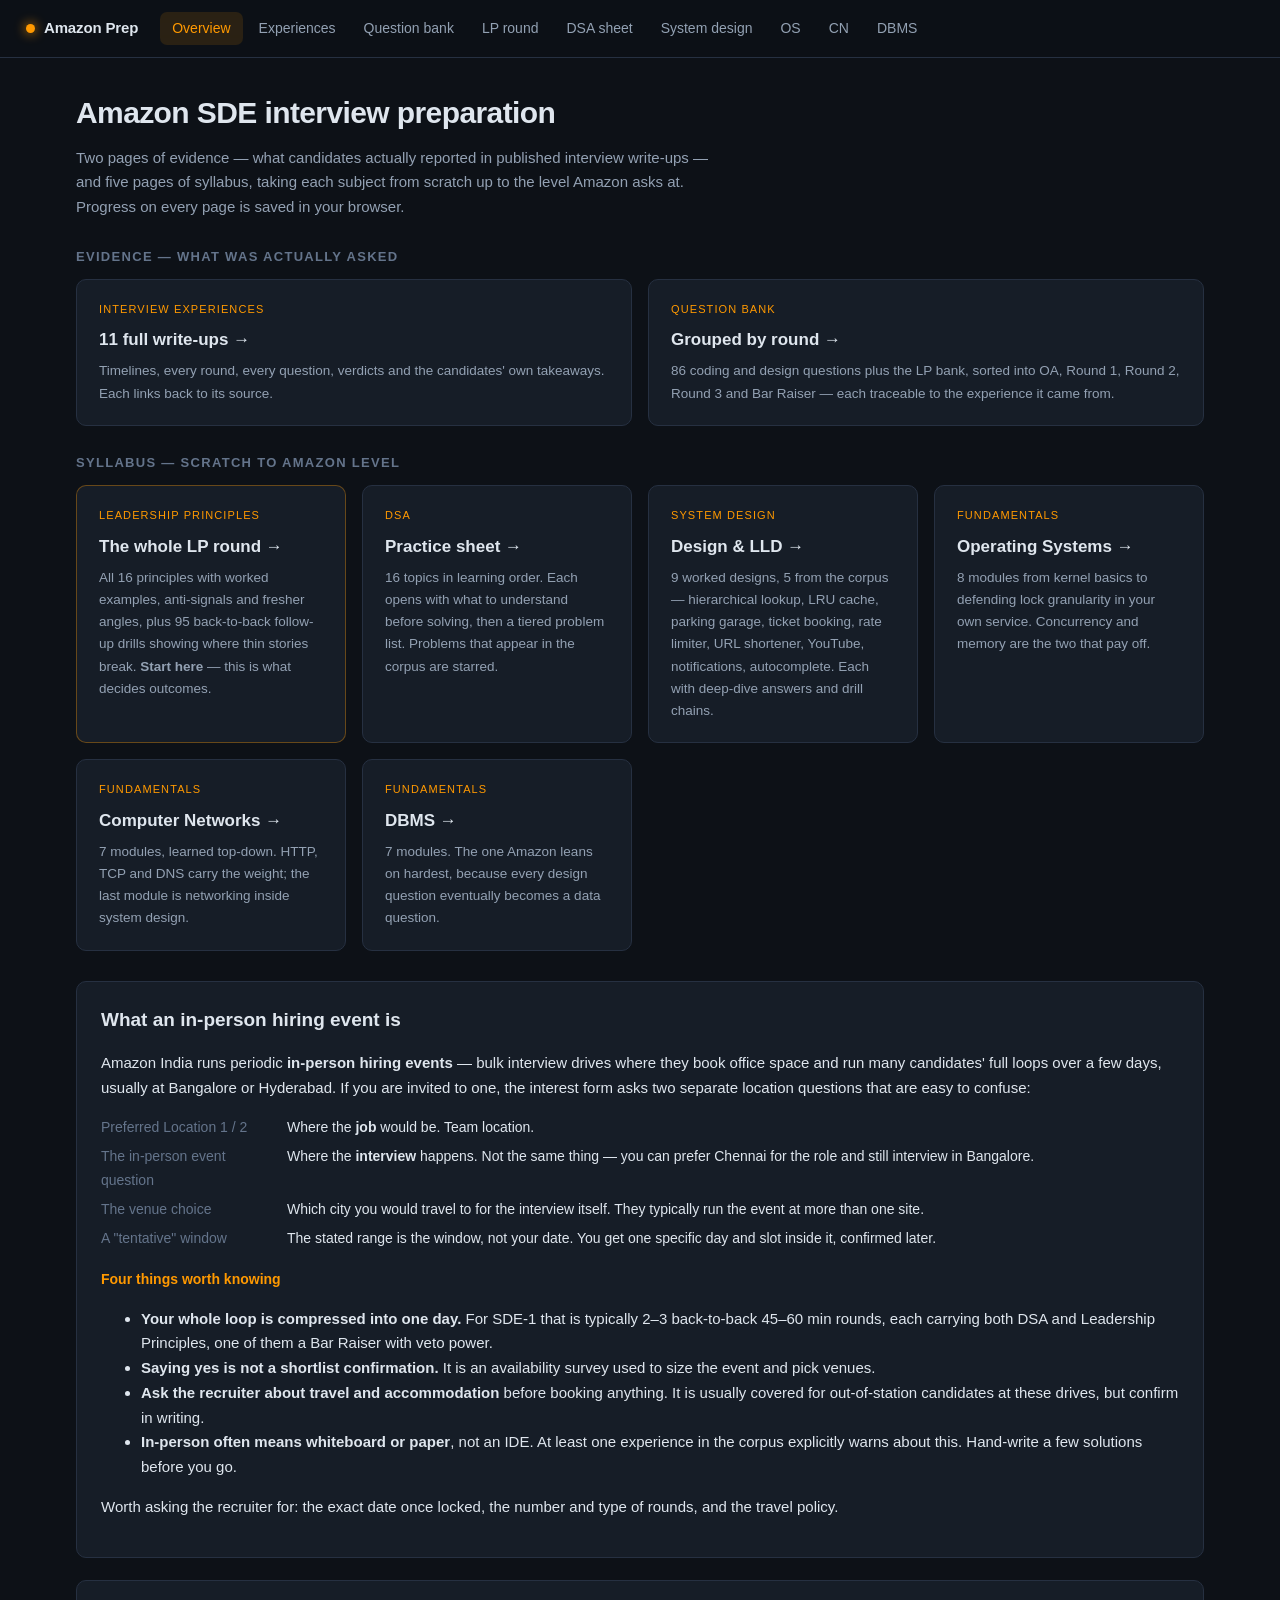
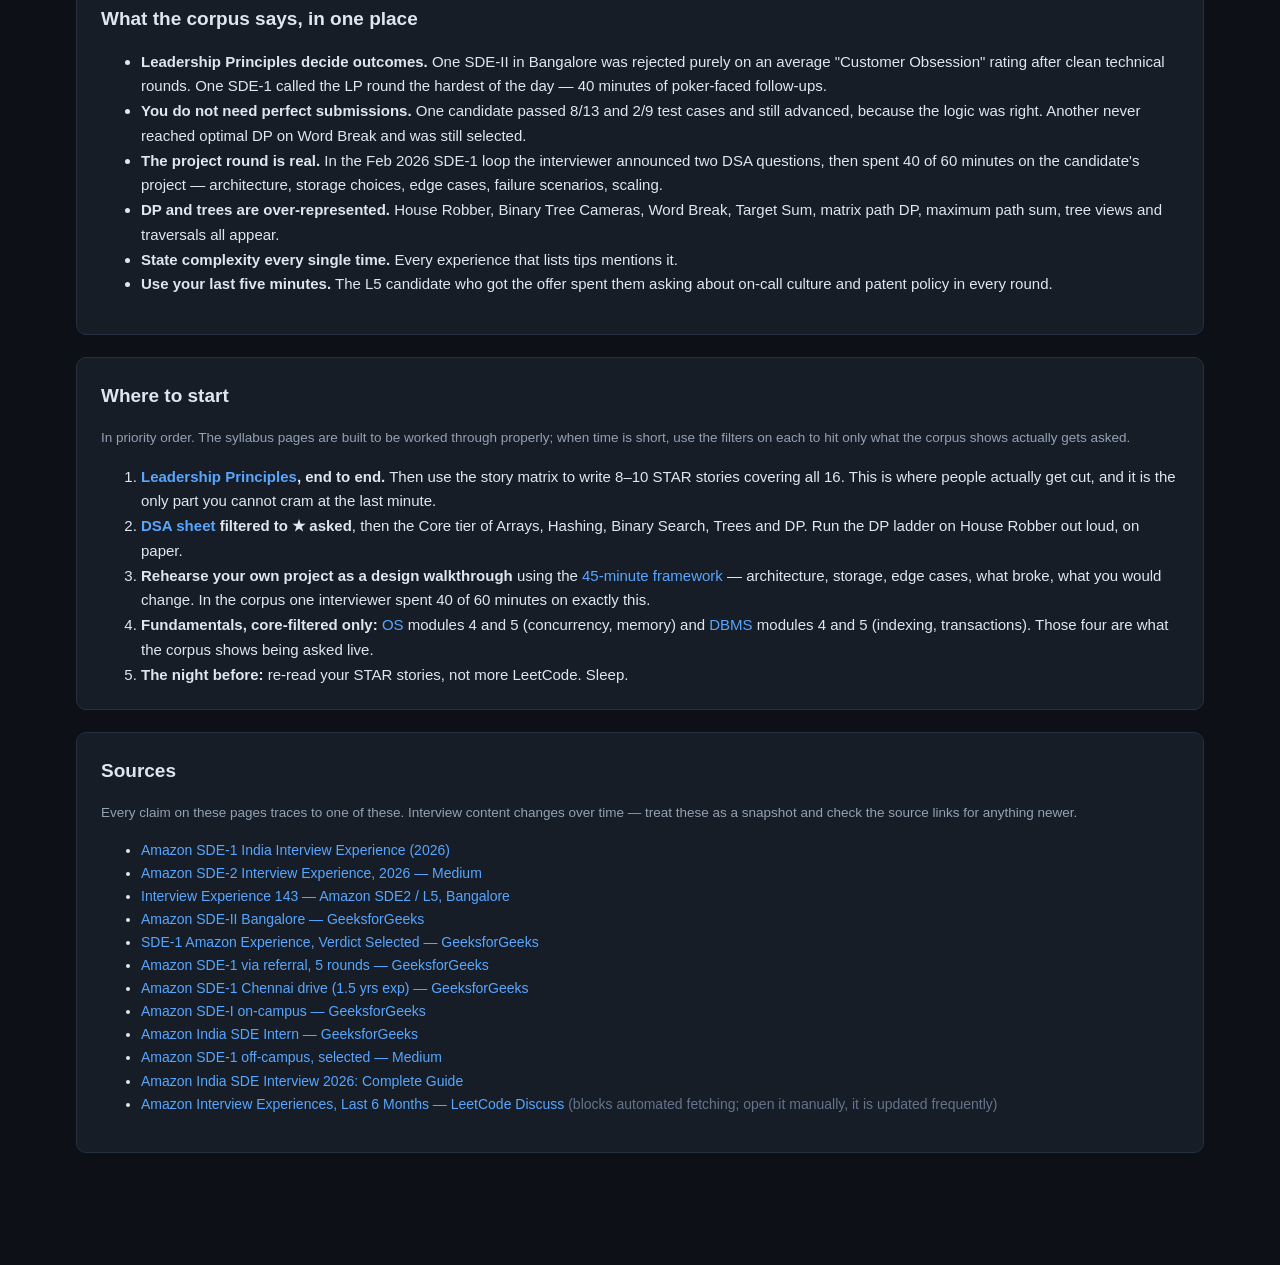
==== commit 16add26d: "Make the site evergreen: drop event-specific dates and timeline The site was framed around one speci" ====
--- a/index.html
+++ b/index.html
@@ -3,7 +3,7 @@
 <head>
 <meta charset="utf-8">
 <meta name="viewport" content="width=device-width, initial-scale=1">
-<title>Amazon Prep — 13–18 Aug hiring event</title>
+<title>Amazon Prep — SDE interview preparation</title>
 <link rel="stylesheet" href="assets/style.css">
 </head>
 <body>
@@ -21,15 +21,13 @@
     <a href="cn.html">CN</a>
     <a href="dbms.html">DBMS</a>
   </span>
-  <span class="spacer"></span>
-  <span class="countdown" data-countdown>—</span>
 </nav>
 
 <main class="wrap">
 
   <div class="page-head">
-    <h1>Amazon in-person hiring event — Bangalore / Hyderabad</h1>
-    <p>Prep pack built on 10 Aug 2026. Two pages of evidence — what candidates actually reported — and four pages of syllabus, taking each subject from scratch up to the level Amazon asks at. Progress on every page is saved in your browser.</p>
+    <h1>Amazon SDE interview preparation</h1>
+    <p>Two pages of evidence — what candidates actually reported in published interview write-ups — and five pages of syllabus, taking each subject from scratch up to the level Amazon asks at. Progress on every page is saved in your browser.</p>
   </div>
 
   <h2 style="font-size:13px;text-transform:uppercase;letter-spacing:.1em;color:var(--text-faint);margin:0 0 12px">Evidence — what was actually asked</h2>
@@ -81,13 +79,13 @@
   </div>
 
   <div class="card">
-    <h2 style="font-size:19px">What the 8/13–8/18 question on the form means</h2>
-    <p>It is asking whether you can physically attend an <b>in-person hiring event</b> — a bulk interview drive where Amazon books office space and runs many candidates' full loops over a few days.</p>
+    <h2 style="font-size:19px">What an in-person hiring event is</h2>
+    <p>Amazon India runs periodic <b>in-person hiring events</b> — bulk interview drives where they book office space and run many candidates' full loops over a few days, usually at Bangalore or Hyderabad. If you are invited to one, the interest form asks two separate location questions that are easy to confuse:</p>
     <dl class="kv" style="margin:16px 0">
       <dt>Preferred Location 1 / 2</dt><dd>Where the <b>job</b> would be. Team location.</dd>
-      <dt>In-person event question</dt><dd>Where the <b>interview</b> happens. Not the same thing — you can prefer Chennai for the role and still interview in Bangalore.</dd>
-      <dt>"Yes, Hyderabad / Yes, Bangalore"</dt><dd>Which venue you would travel to. They are running the event at both sites.</dd>
-      <dt>"Tentatively"</dt><dd>13–18 Aug is the window, not your date. You get one specific day and slot inside it, confirmed later.</dd>
+      <dt>The in-person event question</dt><dd>Where the <b>interview</b> happens. Not the same thing — you can prefer Chennai for the role and still interview in Bangalore.</dd>
+      <dt>The venue choice</dt><dd>Which city you would travel to for the interview itself. They typically run the event at more than one site.</dd>
+      <dt>A "tentative" window</dt><dd>The stated range is the window, not your date. You get one specific day and slot inside it, confirmed later.</dd>
     </dl>
     <h4 style="color:var(--accent);font-size:14px;margin-bottom:8px">Four things worth knowing</h4>
     <ul>
@@ -96,7 +94,7 @@
       <li><b>Ask the recruiter about travel and accommodation</b> before booking anything. It is usually covered for out-of-station candidates at these drives, but confirm in writing.</li>
       <li><b>In-person often means whiteboard or paper</b>, not an IDE. At least one experience in the corpus explicitly warns about this. Hand-write a few solutions before you go.</li>
     </ul>
-    <p style="margin-top:14px">Reply to the recruiter asking for: the exact date once locked, the number and type of rounds, and the travel policy.</p>
+    <p style="margin-top:14px">Worth asking the recruiter for: the exact date once locked, the number and type of rounds, and the travel policy.</p>
   </div>
 
   <div class="card">
@@ -112,20 +110,20 @@
   </div>
 
   <div class="card">
-    <h2 style="font-size:19px">Suggested 3-day plan</h2>
-    <p style="color:var(--text-dim);font-size:13.5px;margin-top:0">The syllabus pages are built to be worked through over weeks. With three days, do not try to cover them — use the filters to hit only what the corpus shows gets asked.</p>
-    <dl class="kv">
-      <dt>Today (10 Aug)</dt><dd>Read the <a href="lp.html">LP round page</a> end to end, then use its story matrix to write 8–10 STAR stories mapped across the 16 principles. Highest-return work available to you — it is where people actually get cut, and it is the only part you cannot cram on the morning of.</dd>
-      <dt>11 Aug</dt><dd><a href="dsa.html">DSA sheet</a> filtered to <b>★ asked</b>. Then the Core tier of Arrays, Hashing and Binary Search. Run the DP ladder on House Robber out loud, on paper.</dd>
-      <dt>12 Aug</dt><dd>Trees, Tree DP and Graphs from the DSA sheet. Then rehearse your main project as a 10-minute deep-dive using the <a href="sd.html">45-minute design framework</a>: architecture, storage, edge cases, what broke, what you would change. In the corpus one interviewer spent 40 of 60 minutes on exactly this.</dd>
-      <dt>Any spare hour</dt><dd>The <b>core</b>-filtered modules only: <a href="os.html">OS</a> modules 4 and 5 (concurrency, memory), <a href="dbms.html">DBMS</a> modules 4 and 5 (indexing, transactions). Those four are what the corpus shows being asked live.</dd>
-      <dt>Night before</dt><dd>Re-read your STAR stories, not more LeetCode. Sleep.</dd>
-    </dl>
+    <h2 style="font-size:19px">Where to start</h2>
+    <p style="color:var(--text-dim);font-size:13.5px;margin-top:0">In priority order. The syllabus pages are built to be worked through properly; when time is short, use the filters on each to hit only what the corpus shows actually gets asked.</p>
+    <ol style="margin-bottom:0">
+      <li><b><a href="lp.html">Leadership Principles</a>, end to end.</b> Then use the story matrix to write 8–10 STAR stories covering all 16. This is where people actually get cut, and it is the only part you cannot cram at the last minute.</li>
+      <li><b><a href="dsa.html">DSA sheet</a> filtered to ★ asked</b>, then the Core tier of Arrays, Hashing, Binary Search, Trees and DP. Run the DP ladder on House Robber out loud, on paper.</li>
+      <li><b>Rehearse your own project as a design walkthrough</b> using the <a href="sd.html">45-minute framework</a> — architecture, storage, edge cases, what broke, what you would change. In the corpus one interviewer spent 40 of 60 minutes on exactly this.</li>
+      <li><b>Fundamentals, core-filtered only:</b> <a href="os.html">OS</a> modules 4 and 5 (concurrency, memory) and <a href="dbms.html">DBMS</a> modules 4 and 5 (indexing, transactions). Those four are what the corpus shows being asked live.</li>
+      <li><b>The night before:</b> re-read your STAR stories, not more LeetCode. Sleep.</li>
+    </ol>
   </div>
 
   <div class="card">
     <h2 style="font-size:19px">Sources</h2>
-    <p style="color:var(--text-dim);font-size:13.5px">Every claim on these pages traces to one of these. Content was collected on 10 Aug 2026 and reflects those pages as of that date.</p>
+    <p style="color:var(--text-dim);font-size:13.5px">Every claim on these pages traces to one of these. Interview content changes over time — treat these as a snapshot and check the source links for anything newer.</p>
     <ul style="font-size:14px">
       <li><a href="https://interviewexperiences.in/experience/amazon/amazon-sde-1-interview-experience-india-2026" target="_blank" rel="noopener">Amazon SDE-1 India Interview Experience (2026)</a></li>
       <li><a href="https://codeprismo.medium.com/amazon-interview-experience-sde-2-2026-c2cd6e71c035" target="_blank" rel="noopener">Amazon SDE-2 Interview Experience, 2026 — Medium</a></li>
